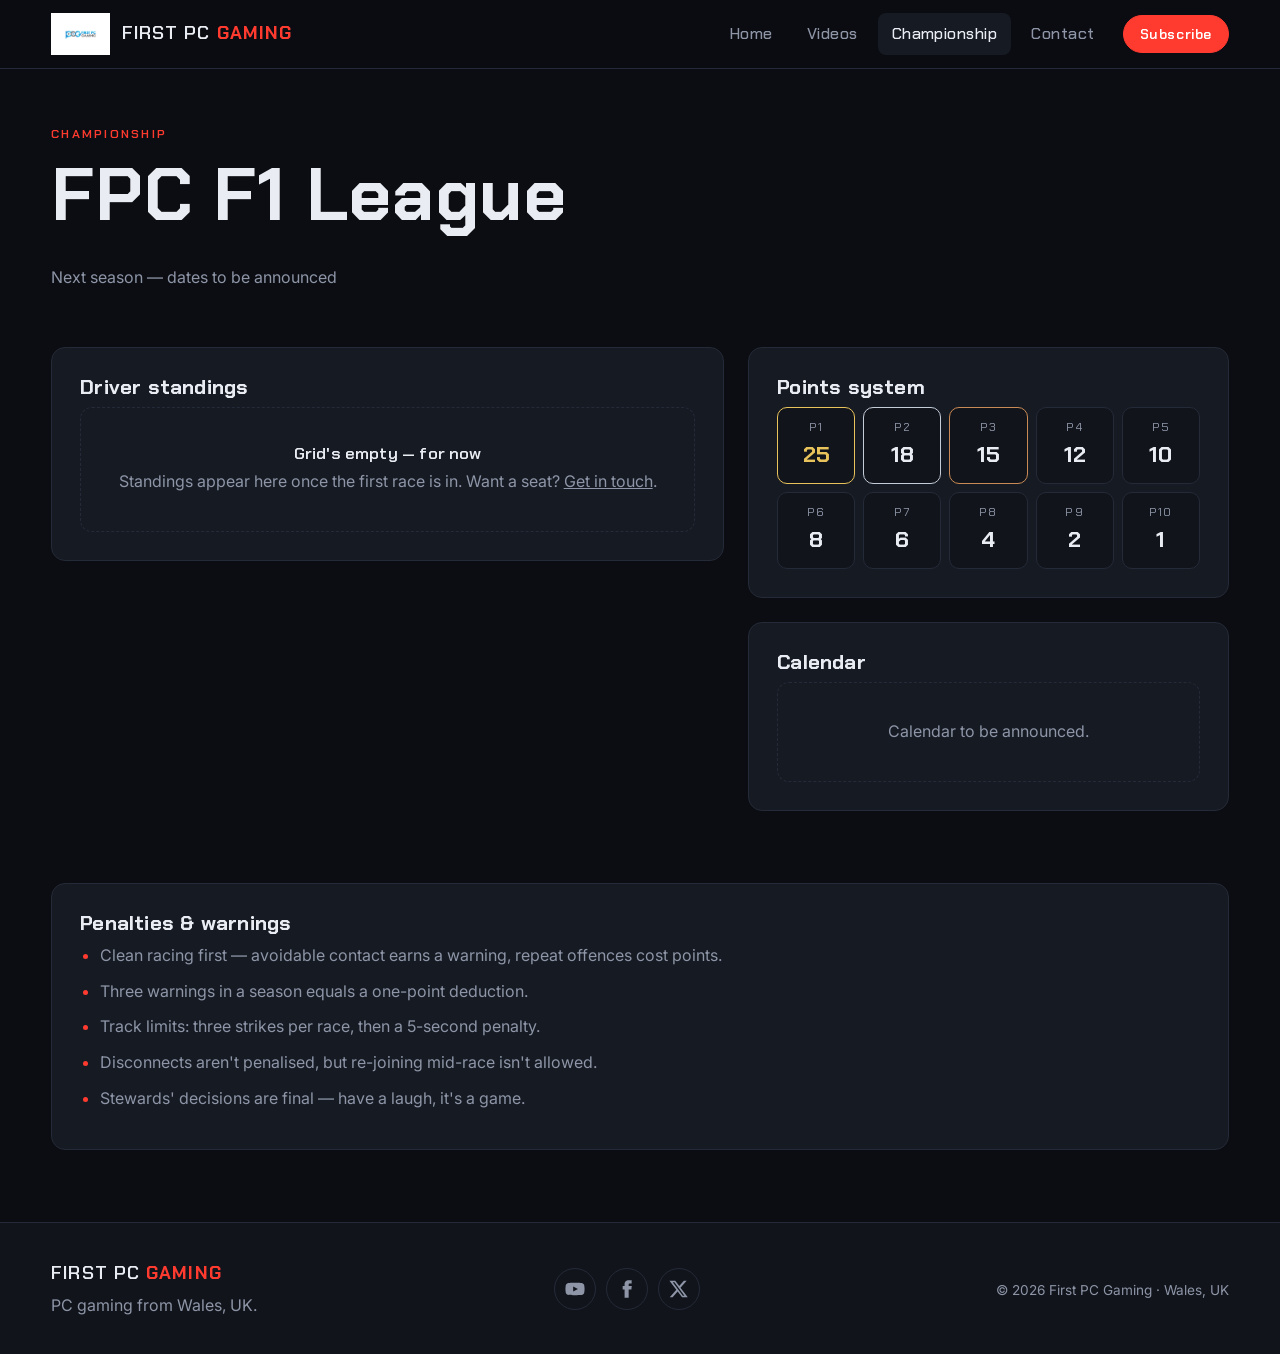
==== championship.html @ c9cb9229 "Initial First PC Gaming site New static site replacing the Wix version: home, video player page (FPC" ====
<!DOCTYPE html>
<html lang="en-GB">
<head>
  <meta charset="utf-8">
  <meta name="viewport" content="width=device-width, initial-scale=1">
  <title>F1 League | First PC Gaming</title>
  <meta name="description" content="The First PC Gaming F1 league — standings, calendar, points system and rules.">
  <link rel="icon" href="assets/logo.png">
  <link rel="preconnect" href="https://fonts.googleapis.com">
  <link rel="preconnect" href="https://fonts.gstatic.com" crossorigin>
  <link href="https://fonts.googleapis.com/css2?family=Chakra+Petch:wght@500;600;700&family=Inter:wght@400;500;600&display=swap" rel="stylesheet">
  <link rel="stylesheet" href="css/style.css">
</head>
<body data-page="championship">
  <header id="site-header"></header>

  <main>
    <div class="wrap page-head">
      <span class="eyebrow">Championship</span>
      <h1 id="champ-title"></h1>
      <p class="muted" id="champ-season"></p>
    </div>

    <section style="padding-top:32px">
      <div class="wrap two-col">
        <div class="panel">
          <h2>Driver standings</h2>
          <div id="standings"></div>
        </div>
        <div style="display:grid;gap:24px">
          <div class="panel">
            <h2>Points system</h2>
            <div class="points-grid" id="points-grid"></div>
          </div>
          <div class="panel">
            <h2>Calendar</h2>
            <div id="calendar"></div>
          </div>
        </div>
      </div>
    </section>

    <section style="padding-top:0">
      <div class="wrap">
        <div class="panel">
          <h2>Penalties &amp; warnings</h2>
          <ul class="rules" id="rules"></ul>
        </div>
      </div>
    </section>
  </main>

  <footer id="site-footer"></footer>

  <script src="js/site-data.js"></script>
  <script src="js/main.js"></script>
</body>
</html>
---- css/style.css ----
/* First PC Gaming — styles */
:root {
  --bg: #0b0d12;
  --bg-2: #11141b;
  --panel: #161a23;
  --line: #242a37;
  --text: #e9ecf2;
  --muted: #8d95a7;
  --accent: #ff3b30;      /* racing red */
  --accent-2: #ffb020;    /* amber */
  --radius: 14px;
  --head: "Chakra Petch", system-ui, sans-serif;
  --body: "Inter", system-ui, -apple-system, "Segoe UI", sans-serif;
}

* { box-sizing: border-box; }
html { scroll-behavior: smooth; }
body {
  margin: 0; background: var(--bg); color: var(--text);
  font: 16px/1.6 var(--body); -webkit-font-smoothing: antialiased;
}
img { max-width: 100%; display: block; }
a { color: inherit; }
h1, h2, h3 { font-family: var(--head); line-height: 1.1; margin: 0 0 .4em; letter-spacing: .01em; }
h1 { font-size: clamp(2.4rem, 6vw, 4.6rem); font-weight: 700; }
h2 { font-size: clamp(1.6rem, 3vw, 2.2rem); font-weight: 700; }
h3 { font-size: 1.05rem; font-weight: 600; }
p { margin: 0 0 1em; }
.muted { color: var(--muted); }
.small { font-size: .85rem; }
.wrap { width: min(1180px, 92vw); margin: 0 auto; }
section { padding: 72px 0; }
.eyebrow {
  font-family: var(--head); text-transform: uppercase; letter-spacing: .18em;
  font-size: .78rem; color: var(--accent); font-weight: 600; margin-bottom: .8em; display: block;
}
.section-head { display: flex; justify-content: space-between; align-items: end; gap: 20px; margin-bottom: 28px; flex-wrap: wrap; }
.section-head h2 { margin: 0; }

/* Buttons */
.btn {
  display: inline-flex; align-items: center; gap: 8px; padding: 12px 22px;
  background: var(--accent); color: #fff; text-decoration: none; border-radius: 999px;
  font-family: var(--head); font-weight: 600; letter-spacing: .04em; border: 1px solid var(--accent);
  transition: transform .15s, background .15s;
}
.btn:hover { transform: translateY(-1px); background: #ff5147; }
.btn-ghost { background: transparent; border-color: var(--line); color: var(--text); }
.btn-ghost:hover { background: var(--panel); border-color: var(--muted); }
.btn-sm { padding: 7px 16px; font-size: .88rem; }
.link-arrow { color: var(--accent); font-family: var(--head); font-weight: 600; text-decoration: none; }

/* Header */
#site-header {
  position: sticky; top: 0; z-index: 50;
  background: rgba(11, 13, 18, .82); backdrop-filter: blur(12px);
  border-bottom: 1px solid var(--line);
}
.header-inner { display: flex; align-items: center; justify-content: space-between; height: 68px; }
.brand { display: flex; align-items: center; gap: 12px; text-decoration: none; }
.brand img { height: 42px; width: auto; }
.brand-text { font-family: var(--head); font-size: 1.15rem; font-weight: 600; text-transform: uppercase; letter-spacing: .06em; }
.brand-text b { color: var(--accent); }
.nav { display: flex; align-items: center; gap: 6px; }
.nav a:not(.btn) {
  text-decoration: none; padding: 8px 14px; border-radius: 8px; color: var(--muted);
  font-family: var(--head); font-weight: 500; letter-spacing: .03em;
}
.nav a:not(.btn):hover { color: var(--text); }
.nav a.active { color: var(--text); background: var(--panel); }
.nav .btn { margin-left: 8px; }
.nav-toggle { display: none; background: none; border: 0; padding: 10px; cursor: pointer; }
.nav-toggle span { display: block; width: 22px; height: 2px; background: var(--text); margin: 5px 0; transition: .2s; }

@media (max-width: 760px) {
  .nav-toggle { display: block; }
  .nav {
    position: absolute; top: 68px; left: 0; right: 0; flex-direction: column; align-items: stretch;
    background: var(--bg-2); border-bottom: 1px solid var(--line); padding: 12px 4vw 20px; display: none;
  }
  #site-header.open .nav { display: flex; }
  .nav .btn { margin: 8px 0 0; justify-content: center; }
  .brand .brand-text { display: none; }
}

/* Hero */
.hero { position: relative; padding: 90px 0 80px; overflow: hidden; border-bottom: 1px solid var(--line); }
.hero::before {
  content: ""; position: absolute; inset: 0; z-index: -1;
  background:
    radial-gradient(60% 80% at 85% 10%, rgba(255, 59, 48, .22), transparent 60%),
    radial-gradient(40% 60% at 10% 100%, rgba(255, 176, 32, .10), transparent 60%),
    repeating-linear-gradient(115deg, transparent 0 38px, rgba(255,255,255,.018) 38px 40px);
}
.hero-grid { display: grid; grid-template-columns: 1.2fr .8fr; gap: 48px; align-items: center; }
.hero h1 span { color: var(--accent); }
.hero .lead { font-size: 1.15rem; color: var(--muted); max-width: 34em; }
.hero-actions { display: flex; gap: 12px; flex-wrap: wrap; margin: 28px 0 24px; }
.hero-logo {
  aspect-ratio: 1; border-radius: 24px; display: grid; place-items: center; padding: 36px;
  background: linear-gradient(160deg, var(--panel), var(--bg-2)); border: 1px solid var(--line);
  box-shadow: 0 30px 80px -30px rgba(255, 59, 48, .45);
}
.hero-logo img { max-height: 100%; object-fit: contain; }
.socials { display: flex; gap: 10px; }
.socials a {
  width: 42px; height: 42px; border-radius: 50%; display: grid; place-items: center;
  border: 1px solid var(--line); color: var(--muted); transition: .15s;
}
.socials a:hover { color: #fff; border-color: var(--accent); background: var(--accent); }
@media (max-width: 860px) {
  .hero-grid { grid-template-columns: 1fr; }
  .hero-logo { max-width: 260px; order: -1; padding: 24px; }
}

/* Stat strip */
.stats { display: grid; grid-template-columns: repeat(3, 1fr); gap: 1px; background: var(--line); border-radius: var(--radius); overflow: hidden; margin-top: 8px; }
.stat { background: var(--bg-2); padding: 18px 20px; }
.stat b { font-family: var(--head); font-size: 1.6rem; display: block; }

/* Games / category cards */
.games { display: grid; grid-template-columns: repeat(4, 1fr); gap: 16px; }
.game {
  background: var(--panel); border: 1px solid var(--line); border-radius: var(--radius);
  padding: 24px; position: relative; overflow: hidden; transition: border-color .2s, transform .2s;
}
.game:hover { border-color: var(--accent); transform: translateY(-3px); }
.game .ico { width: 44px; height: 44px; border-radius: 10px; display: grid; place-items: center; background: rgba(255,59,48,.12); color: var(--accent); margin-bottom: 16px; }
.game p { color: var(--muted); font-size: .94rem; margin: 0; }
@media (max-width: 900px) { .games { grid-template-columns: repeat(2, 1fr); } }
@media (max-width: 520px) { .games { grid-template-columns: 1fr; } }

/* Video cards */
.vgrid { display: grid; grid-template-columns: repeat(auto-fill, minmax(250px, 1fr)); gap: 20px; }
.vcard { text-decoration: none; display: block; border-radius: var(--radius); }
.vthumb { position: relative; aspect-ratio: 16/9; border-radius: var(--radius); overflow: hidden; background: var(--panel); border: 1px solid var(--line); }
.vthumb img { width: 100%; height: 100%; object-fit: cover; transition: transform .35s; }
.vcard:hover .vthumb img { transform: scale(1.05); }
.vlen { position: absolute; right: 8px; bottom: 8px; background: rgba(0,0,0,.8); font-size: .78rem; padding: 2px 7px; border-radius: 5px; font-weight: 600; }
.vplay {
  position: absolute; inset: 0; margin: auto; width: 56px; height: 56px; border-radius: 50%;
  background: var(--accent); opacity: 0; transform: scale(.8); transition: .2s;
}
.vplay::after { content: ""; position: absolute; left: 22px; top: 17px; border-left: 16px solid #fff; border-top: 11px solid transparent; border-bottom: 11px solid transparent; }
.vcard:hover .vplay { opacity: 1; transform: scale(1); }
.vmeta { padding: 12px 2px 0; }
.vmeta h3 { margin: 0 0 2px; }
.vcard.playing .vthumb { border-color: var(--accent); box-shadow: 0 0 0 2px var(--accent); }
.vcard.playing .vmeta h3::before { content: "▶ NOW PLAYING · "; color: var(--accent); font-size: .72rem; letter-spacing: .1em; }

/* Player */
.player-section { padding: 36px 0 24px; }
.player-layout { display: grid; grid-template-columns: 1fr; gap: 16px; }
.player {
  position: relative; aspect-ratio: 16/9; background: #000; border-radius: var(--radius); overflow: hidden;
  border: 1px solid var(--line); box-shadow: 0 30px 80px -40px rgba(255,59,48,.5);
}
.player iframe { position: absolute; inset: 0; width: 100%; height: 100%; border: 0; }
.now-playing { display: flex; justify-content: space-between; align-items: center; gap: 16px; flex-wrap: wrap; }
.now-playing h1 { font-size: clamp(1.4rem, 3vw, 2rem); margin: 0; }

.tabs { display: flex; gap: 8px; border-bottom: 1px solid var(--line); margin-bottom: 28px; overflow-x: auto; }
.tabs button {
  background: none; border: 0; color: var(--muted); padding: 14px 18px; cursor: pointer;
  font: 600 1rem var(--head); letter-spacing: .03em; border-bottom: 2px solid transparent; margin-bottom: -1px; white-space: nowrap;
}
.tabs button[aria-selected="true"] { color: var(--text); border-bottom-color: var(--accent); }
.tabs .count { font-size: .75rem; background: var(--panel); border-radius: 999px; padding: 1px 8px; margin-left: 6px; color: var(--muted); }
.channel-info { display: flex; justify-content: space-between; align-items: center; gap: 16px; flex-wrap: wrap; margin-bottom: 24px; }
.channel-info h2 { margin: 0 0 4px; }
.channel-info p { margin: 0; }

/* Championship teaser + page */
.champ-banner {
  border-radius: 20px; padding: 48px; position: relative; overflow: hidden;
  background: linear-gradient(120deg, #1b0f12, var(--panel) 60%); border: 1px solid var(--line);
  display: grid; grid-template-columns: 1.3fr 1fr; gap: 32px; align-items: center;
}
.champ-banner::after {
  content: ""; position: absolute; right: -40px; top: 0; bottom: 0; width: 280px; opacity: .14;
  background: repeating-conic-gradient(#fff 0 25%, transparent 0 50%) 0 0 / 40px 40px;
  transform: skewX(-12deg);
}
@media (max-width: 760px) { .champ-banner { grid-template-columns: 1fr; padding: 32px; } }

.points-grid { display: grid; grid-template-columns: repeat(5, 1fr); gap: 8px; }
.pos { background: var(--bg-2); border: 1px solid var(--line); border-radius: 10px; padding: 10px 8px; text-align: center; position: relative; z-index: 1; }
.pos .place { display: block; font-size: .75rem; color: var(--muted); font-family: var(--head); letter-spacing: .1em; }
.pos .pts { font-family: var(--head); font-size: 1.4rem; font-weight: 700; }
.pos.p1 { border-color: #e8c25a; } .pos.p1 .pts { color: #e8c25a; }
.pos.p2 { border-color: #c4ccd8; } .pos.p3 { border-color: #c98a55; }

.two-col { display: grid; grid-template-columns: 1.4fr 1fr; gap: 24px; align-items: start; }
@media (max-width: 900px) { .two-col { grid-template-columns: 1fr; } }
.panel { background: var(--panel); border: 1px solid var(--line); border-radius: var(--radius); padding: 28px; }
.panel h2 { font-size: 1.3rem; }
.table { width: 100%; border-collapse: collapse; }
.table th { text-align: left; font: 600 .75rem var(--head); letter-spacing: .12em; text-transform: uppercase; color: var(--muted); padding: 10px 12px; border-bottom: 1px solid var(--line); }
.table td { padding: 14px 12px; border-bottom: 1px solid var(--line); }
.table .r { text-align: right; }
.table tr.leader td:first-child { color: var(--accent); font-weight: 700; }
.empty { text-align: center; padding: 36px 16px; border: 1px dashed var(--line); border-radius: 12px; }
.empty p { margin: 0; }
.rules { margin: 0; padding-left: 20px; }
.rules li { margin-bottom: 10px; color: var(--muted); }
.rules li::marker { color: var(--accent); }
.round { display: grid; grid-template-columns: 48px 1fr auto; gap: 12px; align-items: center; padding: 12px 0; border-bottom: 1px solid var(--line); }
.rnum { font-family: var(--head); font-weight: 700; color: var(--muted); }
.round.done { opacity: .5; }
.round.next .rnum { color: var(--accent); }

/* Partners */
.partners { display: grid; grid-template-columns: repeat(2, 1fr); gap: 16px; }
.partner { display: block; text-decoration: none; background: var(--panel); border: 1px solid var(--line); border-radius: var(--radius); padding: 24px; transition: border-color .2s; }
.partner:hover { border-color: var(--accent-2); }
.partner .link-arrow { color: var(--accent-2); }
@media (max-width: 640px) { .partners { grid-template-columns: 1fr; } }

/* Contact */
.contact { text-align: center; }
.contact .socials { justify-content: center; margin-top: 20px; }
.contact-mail { font-family: var(--head); font-size: clamp(1.1rem, 3vw, 1.6rem); color: var(--text); text-decoration: none; border-bottom: 2px solid var(--accent); }

/* Footer */
#site-footer { border-top: 1px solid var(--line); padding: 36px 0; background: var(--bg-2); }
.footer-inner { display: flex; justify-content: space-between; align-items: center; gap: 20px; flex-wrap: wrap; }
.footer-inner p { margin: 4px 0 0; }

.page-head { padding: 56px 0 8px; }
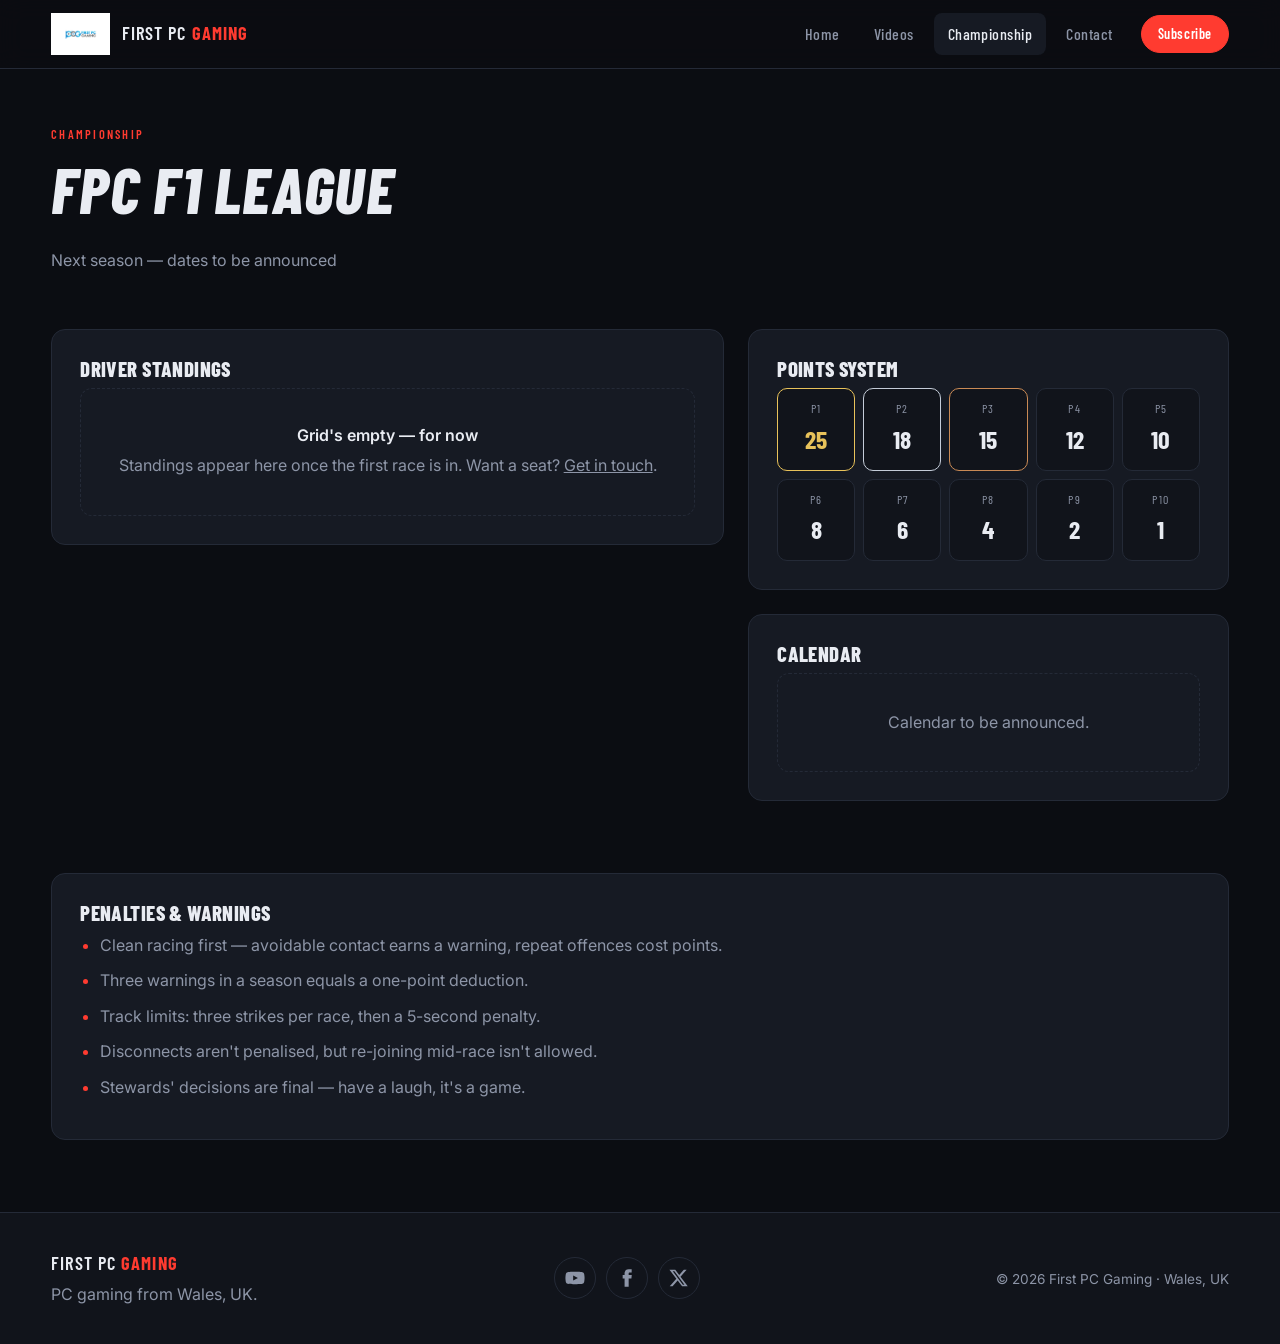
==== commit 8f211009: "Big logo hero, new heading font, live news section Centred hero with large logo above buttons, Barlo" ====
--- a/championship.html
+++ b/championship.html
@@ -8,7 +8,7 @@
   <link rel="icon" href="assets/logo.png">
   <link rel="preconnect" href="https://fonts.googleapis.com">
   <link rel="preconnect" href="https://fonts.gstatic.com" crossorigin>
-  <link href="https://fonts.googleapis.com/css2?family=Chakra+Petch:wght@500;600;700&family=Inter:wght@400;500;600&display=swap" rel="stylesheet">
+  <link href="https://fonts.googleapis.com/css2?family=Barlow+Condensed:ital,wght@0,500;0,600;0,700;0,800;1,800&family=Inter:wght@400;500;600&display=swap" rel="stylesheet">
   <link rel="stylesheet" href="css/style.css">
 </head>
 <body data-page="championship">
--- a/css/style.css
+++ b/css/style.css
@@ -9,7 +9,7 @@
   --accent: #ff3b30;      /* racing red */
   --accent-2: #ffb020;    /* amber */
   --radius: 14px;
-  --head: "Chakra Petch", system-ui, sans-serif;
+  --head: "Barlow Condensed", "Arial Narrow", system-ui, sans-serif;
   --body: "Inter", system-ui, -apple-system, "Segoe UI", sans-serif;
 }
 
@@ -21,10 +21,11 @@
 }
 img { max-width: 100%; display: block; }
 a { color: inherit; }
-h1, h2, h3 { font-family: var(--head); line-height: 1.1; margin: 0 0 .4em; letter-spacing: .01em; }
-h1 { font-size: clamp(2.4rem, 6vw, 4.6rem); font-weight: 700; }
-h2 { font-size: clamp(1.6rem, 3vw, 2.2rem); font-weight: 700; }
-h3 { font-size: 1.05rem; font-weight: 600; }
+h1, h2, h3 { font-family: var(--head); line-height: 1.05; margin: 0 0 .4em; }
+h1, h2 { text-transform: uppercase; font-weight: 800; letter-spacing: .02em; }
+h1 { font-size: clamp(2.2rem, 5.5vw, 4rem); font-style: italic; }
+h2 { font-size: clamp(1.8rem, 3.4vw, 2.6rem); }
+h3 { font-family: var(--body); font-size: 1rem; font-weight: 600; line-height: 1.35; }
 p { margin: 0 0 1em; }
 .muted { color: var(--muted); }
 .small { font-size: .85rem; }
@@ -92,26 +93,58 @@
     radial-gradient(40% 60% at 10% 100%, rgba(255, 176, 32, .10), transparent 60%),
     repeating-linear-gradient(115deg, transparent 0 38px, rgba(255,255,255,.018) 38px 40px);
 }
-.hero-grid { display: grid; grid-template-columns: 1.2fr .8fr; gap: 48px; align-items: center; }
+.hero-center { display: flex; flex-direction: column; align-items: center; text-align: center; }
+.hero-logo {
+  width: min(560px, 86vw); height: auto; margin-bottom: 28px;
+  filter: drop-shadow(0 20px 50px rgba(255, 59, 48, .35));
+}
+.hero h1 { margin-bottom: .3em; }
 .hero h1 span { color: var(--accent); }
-.hero .lead { font-size: 1.15rem; color: var(--muted); max-width: 34em; }
-.hero-actions { display: flex; gap: 12px; flex-wrap: wrap; margin: 28px 0 24px; }
-.hero-logo {
-  aspect-ratio: 1; border-radius: 24px; display: grid; place-items: center; padding: 36px;
-  background: linear-gradient(160deg, var(--panel), var(--bg-2)); border: 1px solid var(--line);
-  box-shadow: 0 30px 80px -30px rgba(255, 59, 48, .45);
-}
-.hero-logo img { max-height: 100%; object-fit: contain; }
+.hero .lead { margin: 0 auto; font-size: 1.15rem; color: var(--muted); max-width: 34em; }
+.hero-actions { display: flex; gap: 12px; flex-wrap: wrap; margin: 28px 0 24px; justify-content: center; }
+.hero .socials { justify-content: center; }
 .socials { display: flex; gap: 10px; }
 .socials a {
   width: 42px; height: 42px; border-radius: 50%; display: grid; place-items: center;
   border: 1px solid var(--line); color: var(--muted); transition: .15s;
 }
 .socials a:hover { color: #fff; border-color: var(--accent); background: var(--accent); }
-@media (max-width: 860px) {
-  .hero-grid { grid-template-columns: 1fr; }
-  .hero-logo { max-width: 260px; order: -1; padding: 24px; }
-}
+
+/* News marquee */
+.news { background: var(--bg-2); border-block: 1px solid var(--line); overflow: hidden; }
+.news-row-label { font: 700 1.05rem var(--head); text-transform: uppercase; letter-spacing: .08em; display: flex; align-items: center; gap: 10px; margin: 8px auto 14px; }
+.news-row-label .dot { width: 9px; height: 9px; border-radius: 50%; background: var(--accent); box-shadow: 0 0 0 4px rgba(255,59,48,.2); animation: pulse 2s infinite; }
+.news-row-label .dot.hw { background: var(--accent-2); box-shadow: 0 0 0 4px rgba(255,176,32,.2); }
+@keyframes pulse { 50% { opacity: .35; } }
+.marquee {
+  overflow: hidden; margin-bottom: 36px;
+  mask-image: linear-gradient(90deg, transparent, #000 4%, #000 96%, transparent);
+  -webkit-mask-image: linear-gradient(90deg, transparent, #000 4%, #000 96%, transparent);
+}
+.marquee-track { display: flex; gap: 18px; width: max-content; padding: 4px 0; animation: scroll var(--dur, 120s) linear infinite; }
+.marquee.reverse .marquee-track { animation-direction: reverse; }
+.marquee:hover .marquee-track, .marquee:focus-within .marquee-track, .marquee.paused .marquee-track { animation-play-state: paused; }
+@keyframes scroll { to { transform: translateX(-50%); } }
+@media (prefers-reduced-motion: reduce) {
+  .marquee { overflow-x: auto; }
+  .marquee-track { animation: none; }
+}
+.ncard {
+  width: 300px; flex: none; text-decoration: none; background: var(--panel);
+  border: 1px solid var(--line); border-radius: var(--radius); overflow: hidden; transition: border-color .2s, transform .2s;
+}
+.ncard:hover { border-color: var(--accent); transform: translateY(-3px); }
+.nimg { aspect-ratio: 16/9; background: linear-gradient(135deg, #22283a, #151922); position: relative; overflow: hidden; }
+.nimg img { width: 100%; height: 100%; object-fit: cover; }
+.nimg .nsrc-big { position: absolute; inset: 0; display: grid; place-items: center; font: 800 1.5rem var(--head); text-transform: uppercase; color: var(--line); }
+.nbody { padding: 14px 16px 16px; }
+.nbody h3 { margin: 8px 0 0; display: -webkit-box; -webkit-line-clamp: 3; -webkit-box-orient: vertical; overflow: hidden; }
+.ntags { display: flex; gap: 6px; align-items: center; flex-wrap: wrap; }
+.ntag { font: 700 .72rem var(--head); text-transform: uppercase; letter-spacing: .08em; padding: 2px 8px; border-radius: 4px; background: var(--bg-2); color: var(--muted); }
+.ntag.NVIDIA { background: #76b900; color: #0b0d12; }
+.ntag.AMD { background: #ed1c24; color: #fff; }
+.ntag.Intel { background: #0071c5; color: #fff; }
+.ntime { margin-left: auto; font-size: .78rem; color: var(--muted); }
 
 /* Stat strip */
 .stats { display: grid; grid-template-columns: repeat(3, 1fr); gap: 1px; background: var(--line); border-radius: var(--radius); overflow: hidden; margin-top: 8px; }
@@ -186,7 +219,7 @@
 .points-grid { display: grid; grid-template-columns: repeat(5, 1fr); gap: 8px; }
 .pos { background: var(--bg-2); border: 1px solid var(--line); border-radius: 10px; padding: 10px 8px; text-align: center; position: relative; z-index: 1; }
 .pos .place { display: block; font-size: .75rem; color: var(--muted); font-family: var(--head); letter-spacing: .1em; }
-.pos .pts { font-family: var(--head); font-size: 1.4rem; font-weight: 700; }
+.pos .pts { font-family: var(--head); font-size: 1.6rem; font-weight: 700; }
 .pos.p1 { border-color: #e8c25a; } .pos.p1 .pts { color: #e8c25a; }
 .pos.p2 { border-color: #c4ccd8; } .pos.p3 { border-color: #c98a55; }
 
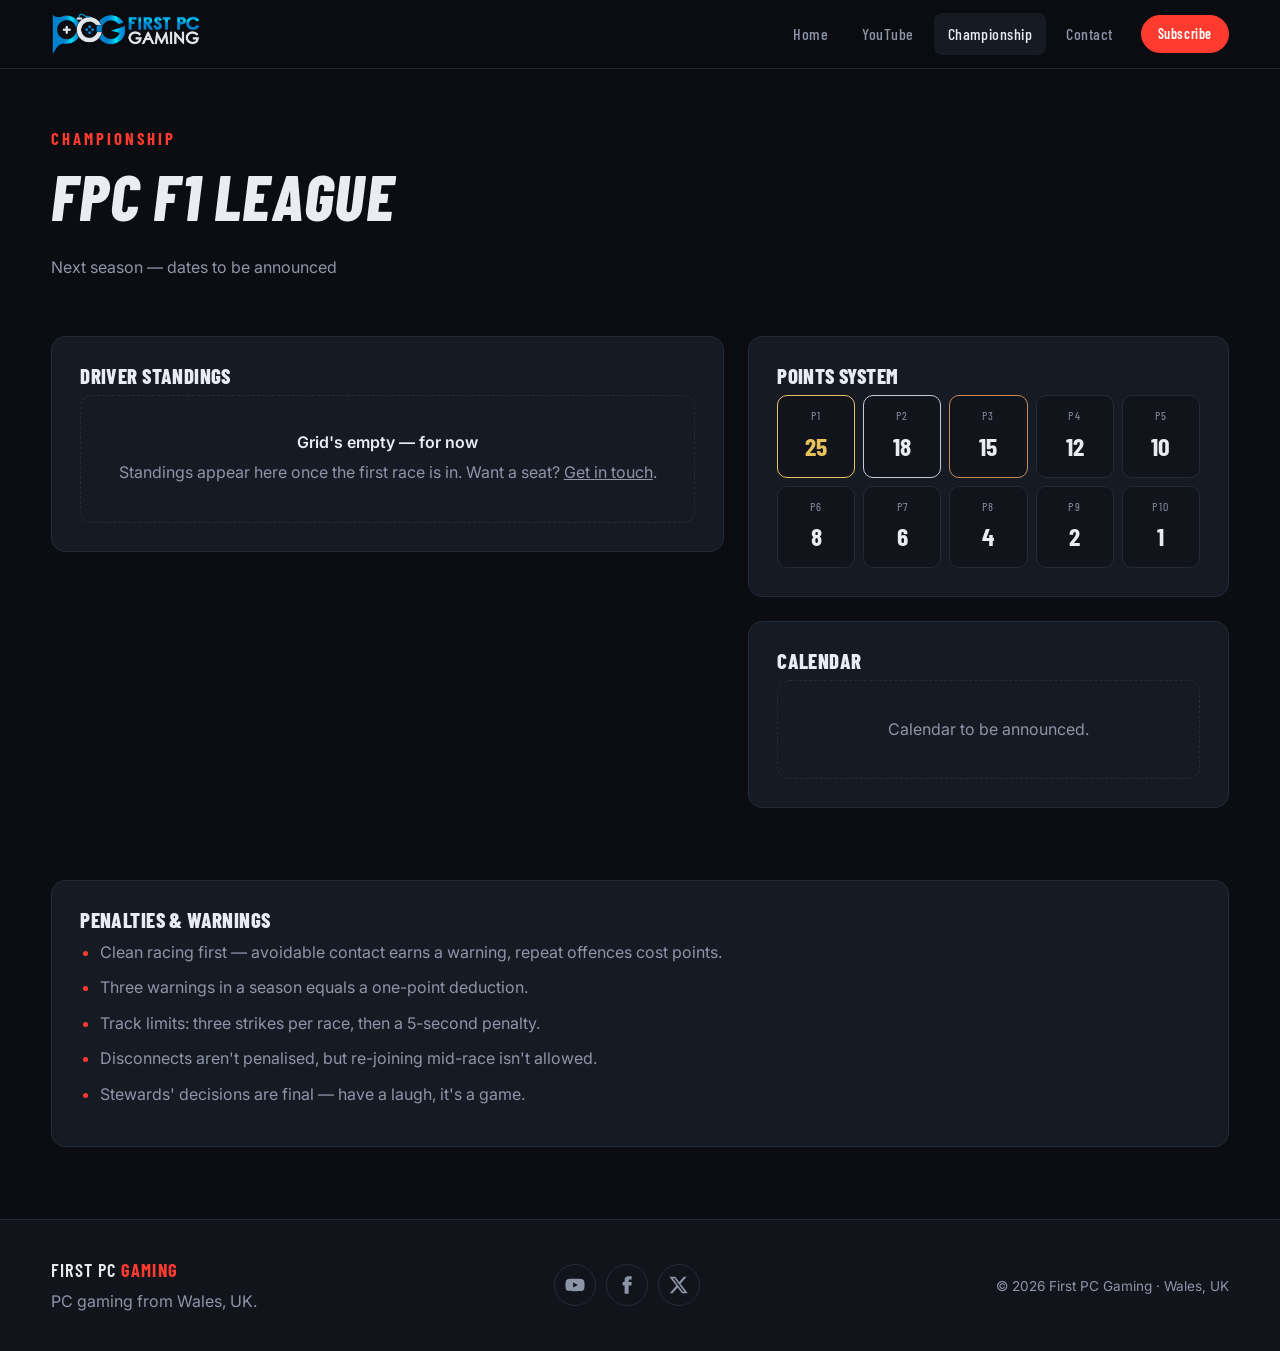
==== commit 0585cdcd: "Wide logo, YouTube naming, draggable news rows Cropped transparent wide logo (bigger hero + header)," ====
--- a/championship.html
+++ b/championship.html
@@ -5,7 +5,7 @@
   <meta name="viewport" content="width=device-width, initial-scale=1">
   <title>F1 League | First PC Gaming</title>
   <meta name="description" content="The First PC Gaming F1 league — standings, calendar, points system and rules.">
-  <link rel="icon" href="assets/logo.png">
+  <link rel="icon" href="assets/favicon.png">
   <link rel="preconnect" href="https://fonts.googleapis.com">
   <link rel="preconnect" href="https://fonts.gstatic.com" crossorigin>
   <link href="https://fonts.googleapis.com/css2?family=Barlow+Condensed:ital,wght@0,500;0,600;0,700;0,800;1,800&family=Inter:wght@400;500;600&display=swap" rel="stylesheet">
--- a/css/style.css
+++ b/css/style.css
@@ -33,7 +33,7 @@
 section { padding: 72px 0; }
 .eyebrow {
   font-family: var(--head); text-transform: uppercase; letter-spacing: .18em;
-  font-size: .78rem; color: var(--accent); font-weight: 600; margin-bottom: .8em; display: block;
+  font-size: 1.05rem; color: var(--accent); font-weight: 700; margin-bottom: .6em; display: block;
 }
 .section-head { display: flex; justify-content: space-between; align-items: end; gap: 20px; margin-bottom: 28px; flex-wrap: wrap; }
 .section-head h2 { margin: 0; }
@@ -59,7 +59,7 @@
 }
 .header-inner { display: flex; align-items: center; justify-content: space-between; height: 68px; }
 .brand { display: flex; align-items: center; gap: 12px; text-decoration: none; }
-.brand img { height: 42px; width: auto; }
+.brand img { height: 44px; width: auto; }
 .brand-text { font-family: var(--head); font-size: 1.15rem; font-weight: 600; text-transform: uppercase; letter-spacing: .06em; }
 .brand-text b { color: var(--accent); }
 .nav { display: flex; align-items: center; gap: 6px; }
@@ -95,8 +95,8 @@
 }
 .hero-center { display: flex; flex-direction: column; align-items: center; text-align: center; }
 .hero-logo {
-  width: min(560px, 86vw); height: auto; margin-bottom: 28px;
-  filter: drop-shadow(0 20px 50px rgba(255, 59, 48, .35));
+  width: min(900px, 94vw); height: auto; margin-bottom: 36px;
+  filter: drop-shadow(0 18px 60px rgba(0, 140, 255, .35));
 }
 .hero h1 { margin-bottom: .3em; }
 .hero h1 span { color: var(--accent); }
@@ -121,14 +121,11 @@
   mask-image: linear-gradient(90deg, transparent, #000 4%, #000 96%, transparent);
   -webkit-mask-image: linear-gradient(90deg, transparent, #000 4%, #000 96%, transparent);
 }
-.marquee-track { display: flex; gap: 18px; width: max-content; padding: 4px 0; animation: scroll var(--dur, 120s) linear infinite; }
-.marquee.reverse .marquee-track { animation-direction: reverse; }
-.marquee:hover .marquee-track, .marquee:focus-within .marquee-track, .marquee.paused .marquee-track { animation-play-state: paused; }
-@keyframes scroll { to { transform: translateX(-50%); } }
-@media (prefers-reduced-motion: reduce) {
-  .marquee { overflow-x: auto; }
-  .marquee-track { animation: none; }
-}
+.marquee { cursor: grab; touch-action: pan-y; user-select: none; -webkit-user-select: none; }
+.marquee.dragging { cursor: grabbing; }
+.marquee.dragging .ncard { pointer-events: none; }
+.marquee img { -webkit-user-drag: none; }
+.marquee-track { display: flex; gap: 18px; width: max-content; padding: 4px 0; will-change: transform; }
 .ncard {
   width: 300px; flex: none; text-decoration: none; background: var(--panel);
   border: 1px solid var(--line); border-radius: var(--radius); overflow: hidden; transition: border-color .2s, transform .2s;
@@ -260,3 +257,4 @@
 .footer-inner p { margin: 4px 0 0; }
 
 .page-head { padding: 56px 0 8px; }
+.yt-head { padding-bottom: 0; }
